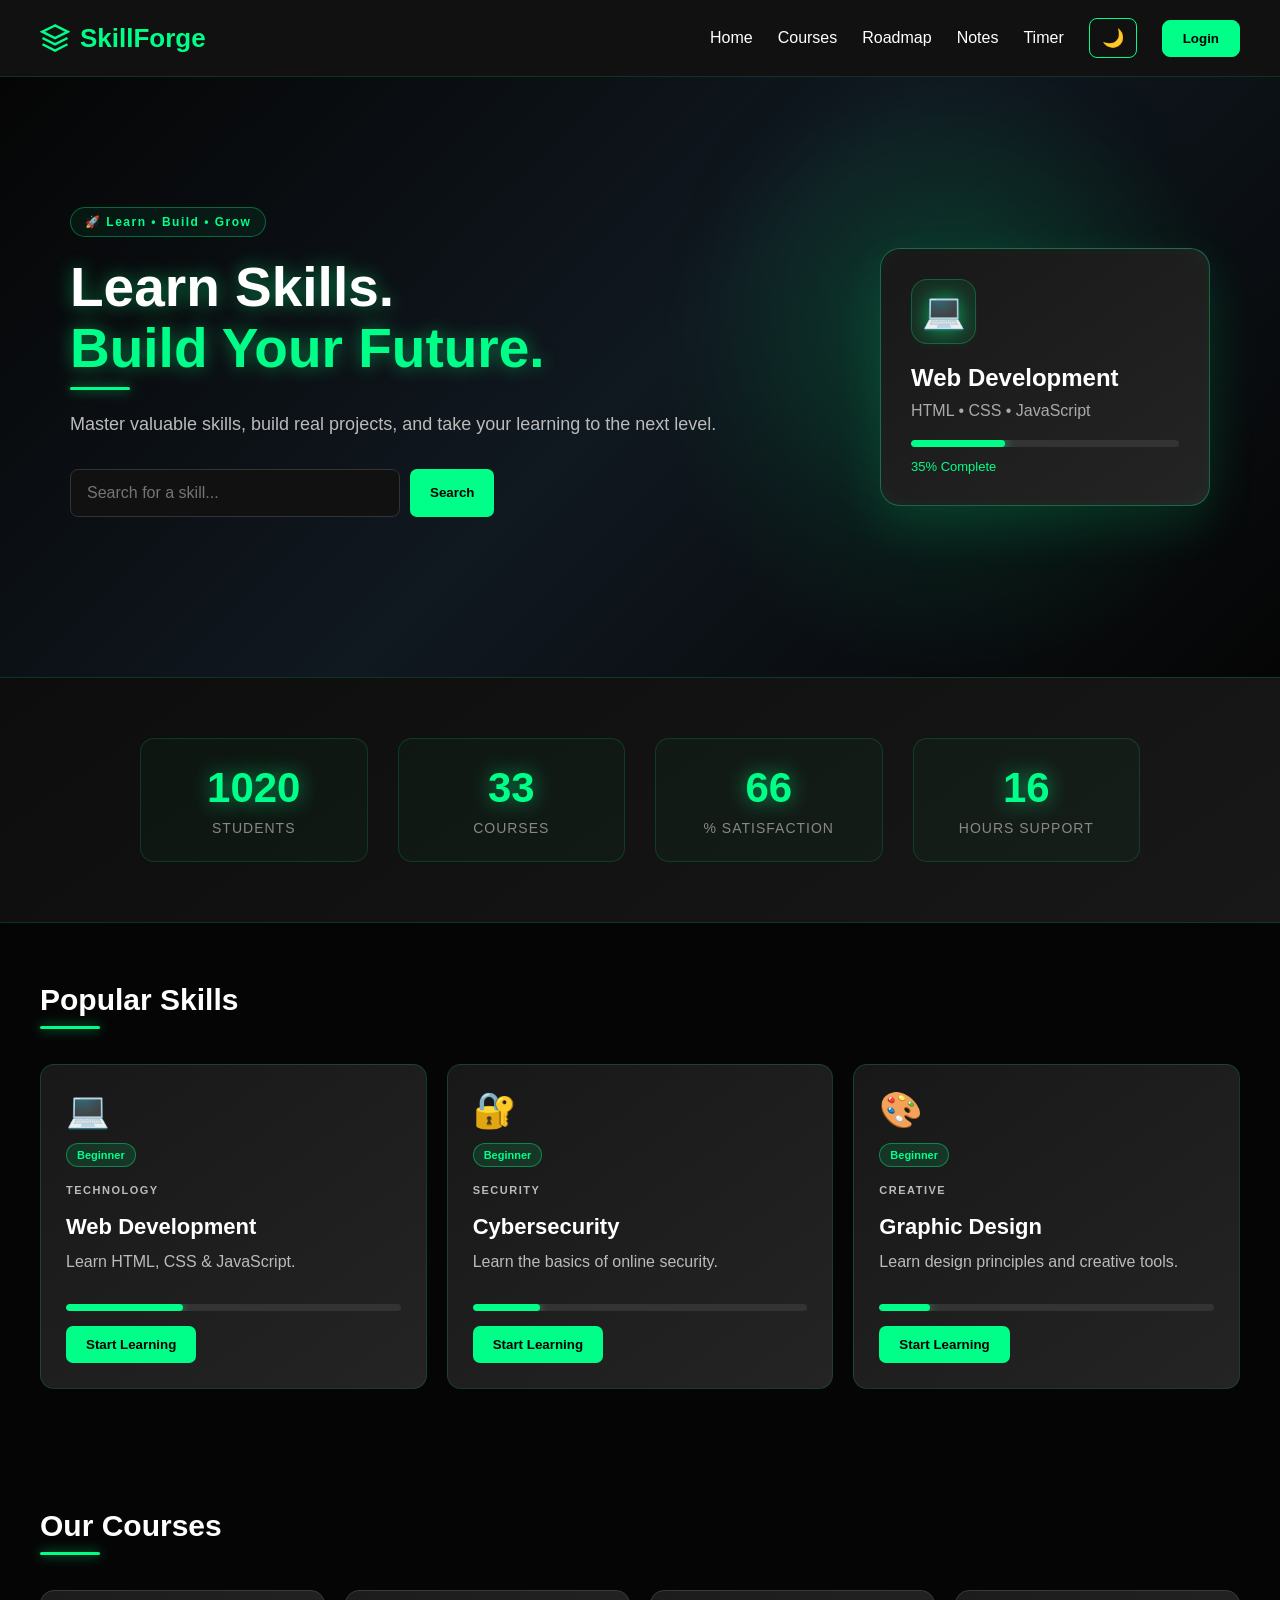
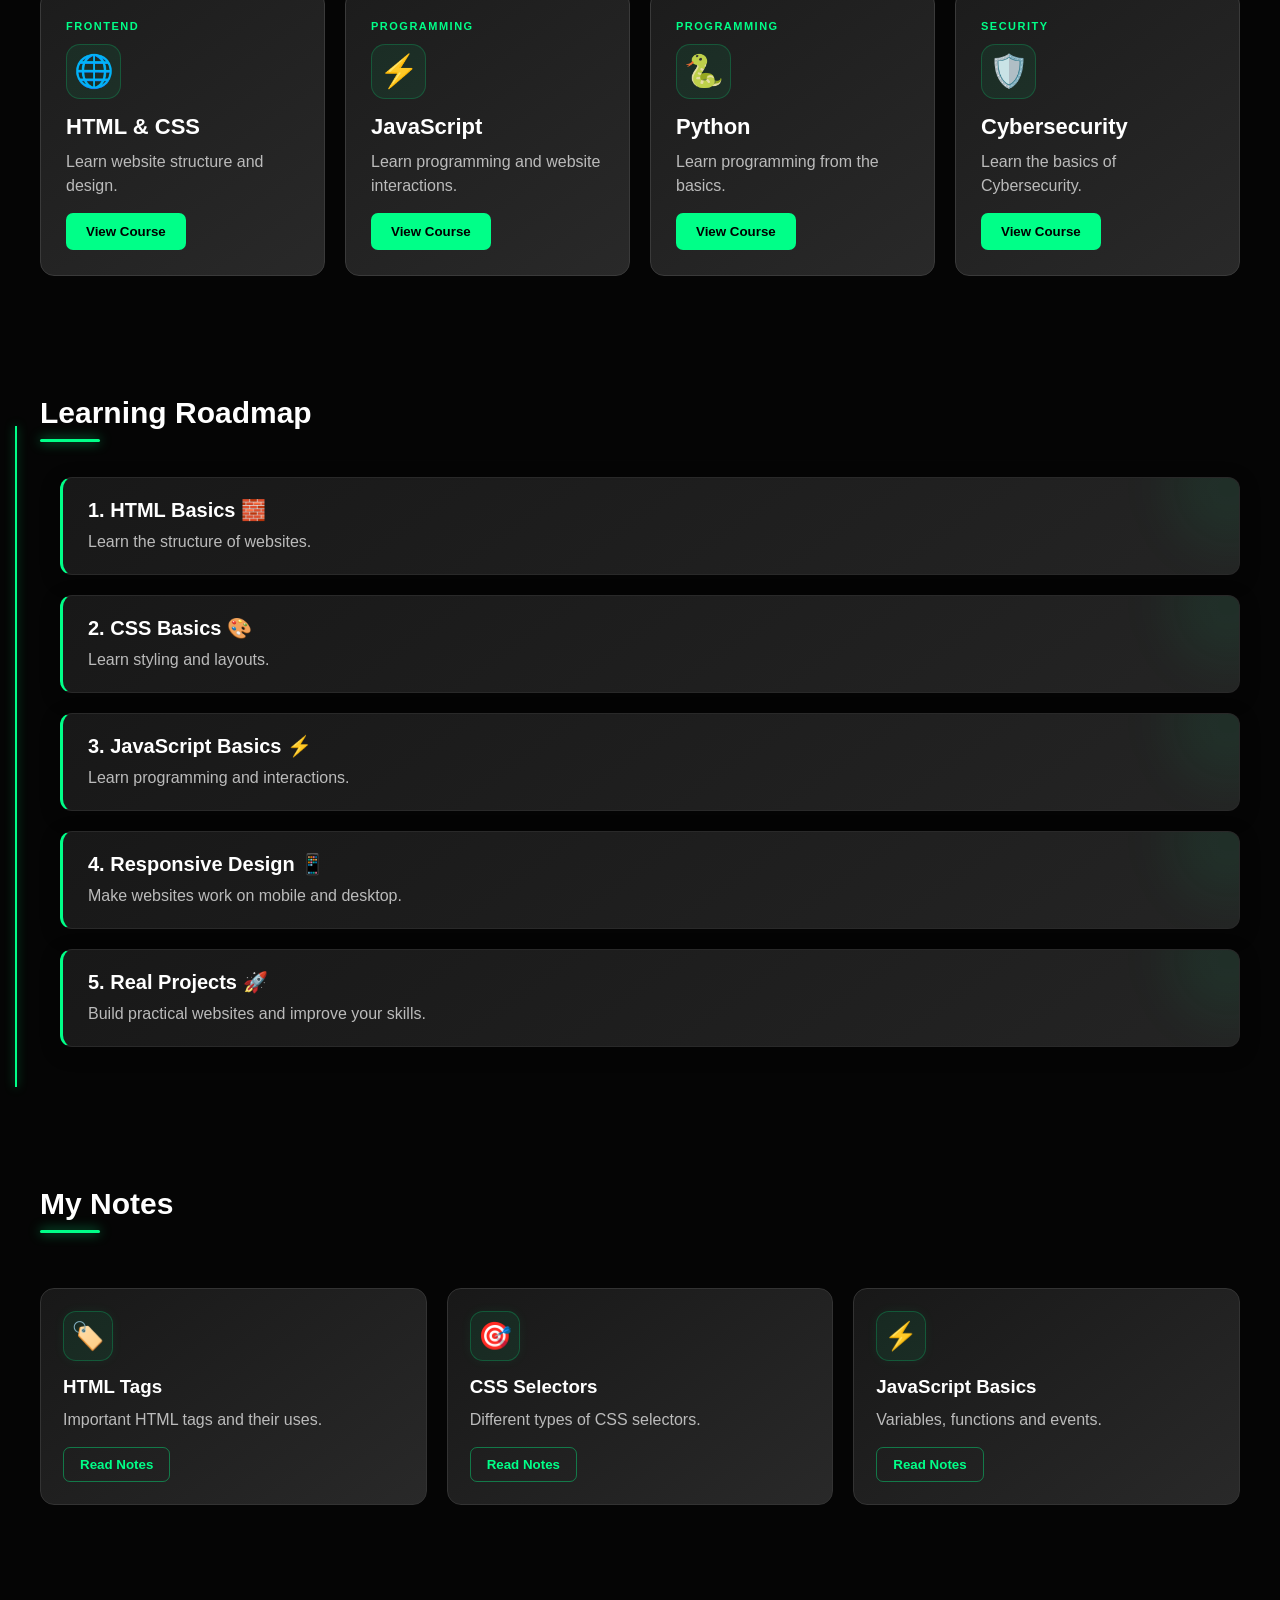
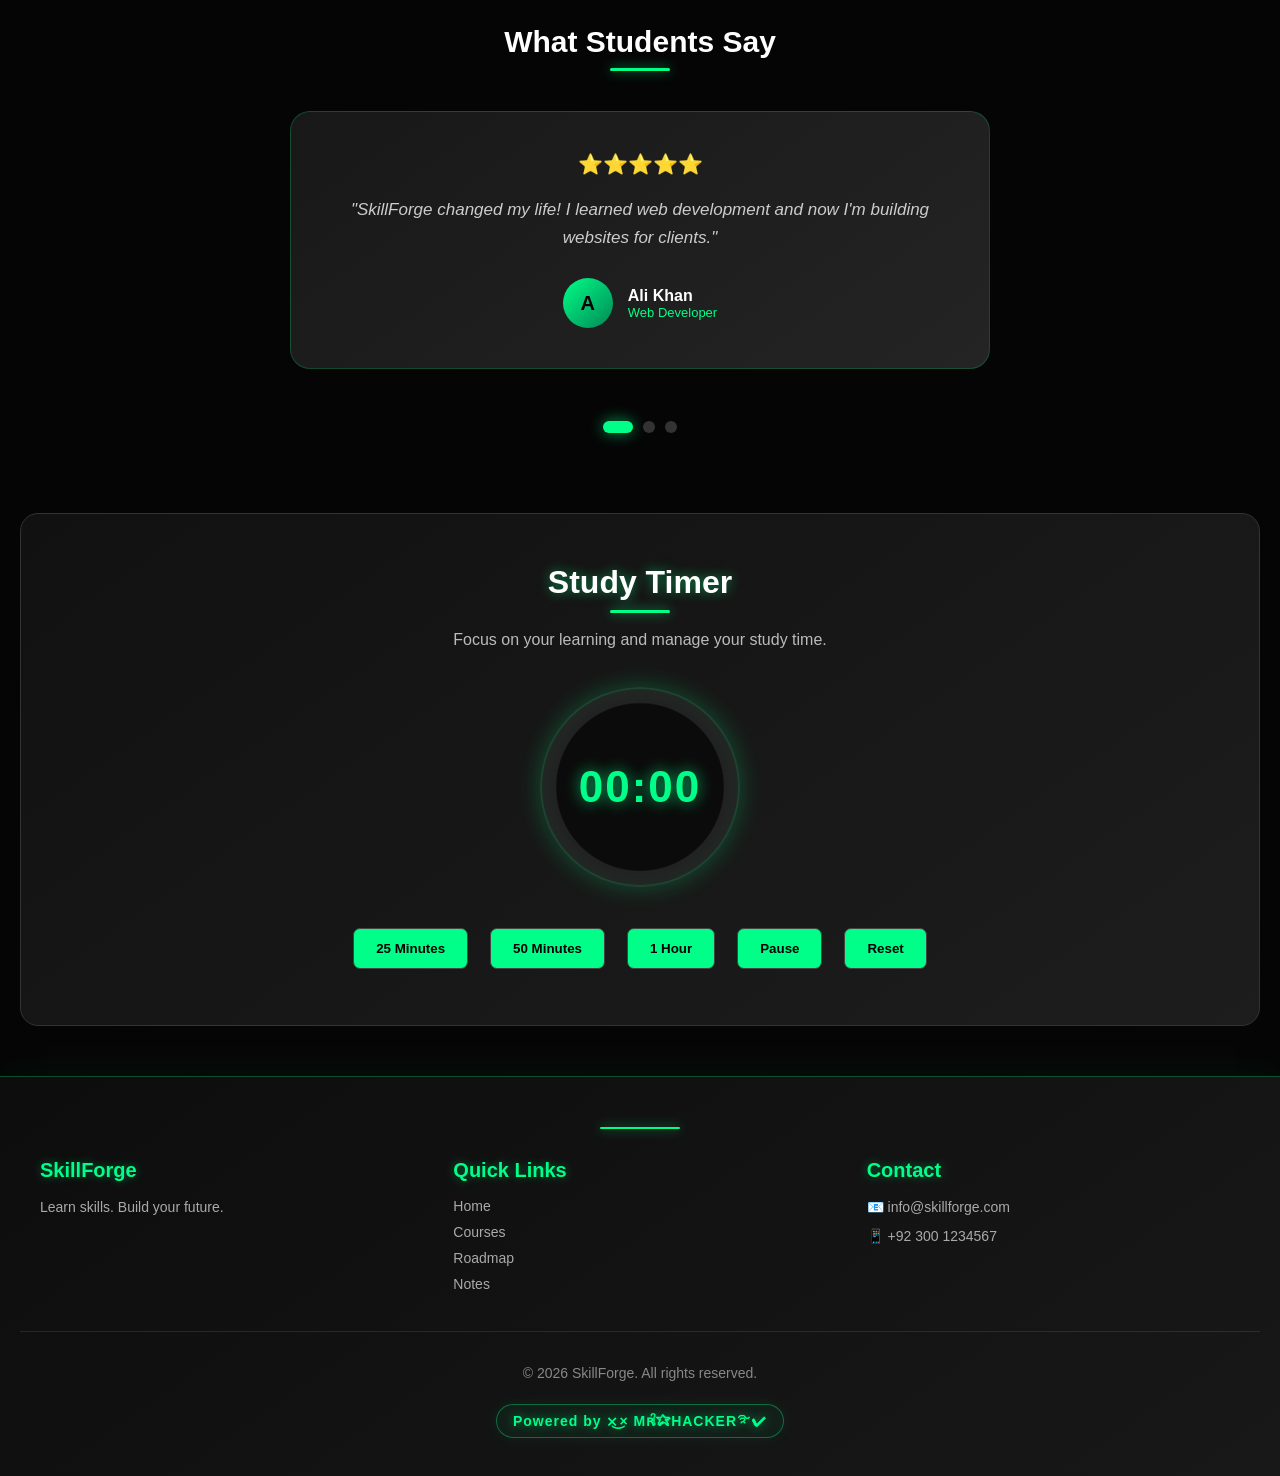
==== index.html @ f768d40a "Rename skillforge.html to index.html" ====
<!DOCTYPE html>
<html lang="en">
<head>
    <meta charset="UTF-8">
    <meta name="viewport" content="width=device-width, initial-scale=1.0">
    <title>SkillForge - Learn Skills, Build Your Future</title>
    <link rel="stylesheet" href="style.css">
</head>
<body>

    <!-- ===== LOADER ===== -->
    <div class="loader" id="loader">
        <div class="spinner"></div>
    </div>

    <!-- ===== NAVBAR ===== -->
    <nav>
        <div class="logo">
            <svg width="30" height="30" viewBox="0 0 24 24" fill="none">
                <path d="M12 2L2 7l10 5 10-5-10-5z" stroke="#00ff88" stroke-width="2"/>
                <path d="M2 17l10 5 10-5" stroke="#00ff88" stroke-width="2"/>
                <path d="M2 12l10 5 10-5" stroke="#00ff88" stroke-width="2"/>
            </svg>
            <span>SkillForge</span>
        </div>

        <div class="nav-links">
            <a href="#home">Home</a>
            <a href="#courses">Courses</a>
            <a href="#roadmap">Roadmap</a>
            <a href="#notes">Notes</a>
            <a href="#timer">Timer</a>
            <button id="themeToggle" title="Toggle Theme">🌙</button>
            <button id="loginBtn">Login</button>
        </div>
    </nav>

    <!-- ===== HERO SECTION ===== -->
    <section id="home" class="hero">
        <div class="hero-content">
            <span class="hero-badge">🚀 Learn • Build • Grow</span>
            <h2>Learn Skills.<br><span>Build Your Future.</span></h2>
            <p>
                Master valuable skills, build real projects,
                and take your learning to the next level.
            </p>

            <div class="hero-search">
                <input id="searchInput" type="text" placeholder="Search for a skill...">
                <button id="searchBtn">Search</button>
            </div>

            <p id="searchResult"></p>
        </div>

        <div class="hero-visual">
            <div class="hero-card">
                <div class="hero-card-icon">💻</div>
                <h3>Web Development</h3>
                <p>HTML • CSS • JavaScript</p>
                <div class="mini-progress">
                    <div></div>
                </div>
                <span>35% Complete</span>
            </div>
        </div>
    </section>

    <!-- ===== STATS SECTION ===== -->
    <section class="stats-section">
        <div class="stats-container">
            <div class="stat-item">
                <h3 class="counter" data-target="1500">0</h3>
                <p>Students</p>
            </div>
            <div class="stat-item">
                <h3 class="counter" data-target="50">0</h3>
                <p>Courses</p>
            </div>
            <div class="stat-item">
                <h3 class="counter" data-target="98">0</h3>
                <p>% Satisfaction</p>
            </div>
            <div class="stat-item">
                <h3 class="counter" data-target="24">0</h3>
                <p>Hours Support</p>
            </div>
        </div>
    </section>

    <!-- ===== POPULAR SKILLS ===== -->
    <section>
        <h2>Popular Skills</h2>
        <div class="skills-container">
            <div class="skill-card">
                <div class="skill-icon">💻</div>
                <span class="skill-badge">Beginner</span>
                <p class="skill-category">TECHNOLOGY</p>
                <h3>Web Development</h3>
                <p>Learn HTML, CSS & JavaScript.</p>
                <div class="skill-progress">
                    <div class="progress-bar" style="width: 35%;"></div>
                </div>
                <button>Start Learning</button>
            </div>

            <div class="skill-card">
                <div class="skill-icon">🔐</div>
                <span class="skill-badge">Beginner</span>
                <p class="skill-category">SECURITY</p>
                <h3>Cybersecurity</h3>
                <p>Learn the basics of online security.</p>
                <div class="skill-progress">
                    <div class="progress-bar" style="width: 20%;"></div>
                </div>
                <button>Start Learning</button>
            </div>

            <div class="skill-card">
                <div class="skill-icon">🎨</div>
                <span class="skill-badge">Beginner</span>
                <p class="skill-category">CREATIVE</p>
                <h3>Graphic Design</h3>
                <p>Learn design principles and creative tools.</p>
                <div class="skill-progress">
                    <div class="progress-bar" style="width: 15%;"></div>
                </div>
                <button>Start Learning</button>
            </div>
        </div>
    </section>

    <!-- ===== COURSES ===== -->
    <section id="courses">
        <h2>Our Courses</h2>
        <div class="courses-container">
            <div class="course-card" data-course="htmlcss">
                <span class="course-tag">FRONTEND</span>
                <div class="course-icon">🌐</div>
                <h3>HTML & CSS</h3>
                <p>Learn website structure and design.</p>
                <button>View Course</button>
            </div>

            <div class="course-card" data-course="javascript">
                <span class="course-tag">PROGRAMMING</span>
                <div class="course-icon">⚡</div>
                <h3>JavaScript</h3>
                <p>Learn programming and website interactions.</p>
                <button>View Course</button>
            </div>

            <div class="course-card" data-course="python">
                <span class="course-tag">PROGRAMMING</span>
                <div class="course-icon">🐍</div>
                <h3>Python</h3>
                <p>Learn programming from the basics.</p>
                <button>View Course</button>
            </div>

            <div class="course-card" data-course="cyber">
                <span class="course-tag">SECURITY</span>
                <div class="course-icon">🛡️</div>
                <h3>Cybersecurity</h3>
                <p>Learn the basics of Cybersecurity.</p>
                <button>View Course</button>
            </div>
        </div>
    </section>

    <!-- ===== ROADMAP ===== -->
    <section id="roadmap" class="roadmap">
        <h2>Learning Roadmap</h2>

        <div>
            <h3>1. HTML Basics 🧱</h3>
            <p>Learn the structure of websites.</p>
        </div>

        <div>
            <h3>2. CSS Basics 🎨</h3>
            <p>Learn styling and layouts.</p>
        </div>

        <div>
            <h3>3. JavaScript Basics ⚡</h3>
            <p>Learn programming and interactions.</p>
        </div>

        <div>
            <h3>4. Responsive Design 📱</h3>
            <p>Make websites work on mobile and desktop.</p>
        </div>

        <div>
            <h3>5. Real Projects 🚀</h3>
            <p>Build practical websites and improve your skills.</p>
        </div>
    </section>

    <!-- ===== NOTES ===== -->
    <section id="notes" class="notes">
        <h2>My Notes</h2>

        <div>
            <div class="note-icon">🏷️</div>
            <h3>HTML Tags</h3>
            <p>Important HTML tags and their uses.</p>
            <button>Read Notes</button>
        </div>

        <div>
            <div class="note-icon">🎯</div>
            <h3>CSS Selectors</h3>
            <p>Different types of CSS selectors.</p>
            <button>Read Notes</button>
        </div>

        <div>
            <div class="note-icon">⚡</div>
            <h3>JavaScript Basics</h3>
            <p>Variables, functions and events.</p>
            <button>Read Notes</button>
        </div>
    </section>

    <!-- ===== TESTIMONIALS ===== -->
    <section class="testimonials">
        <h2>What Students Say</h2>

        <div class="testimonials-slider">
            <div class="testimonial-card active">
                <div class="stars">⭐⭐⭐⭐⭐</div>
                <p>"SkillForge changed my life! I learned web development and now I'm building websites for clients."</p>
                <div class="testimonial-author">
                    <div class="author-avatar">A</div>
                    <div>
                        <strong>Ali Khan</strong>
                        <span>Web Developer</span>
                    </div>
                </div>
            </div>

            <div class="testimonial-card">
                <div class="stars">⭐⭐⭐⭐⭐</div>
                <p>"The study timer feature is amazing. I focus better and my productivity has doubled."</p>
                <div class="testimonial-author">
                    <div class="author-avatar">S</div>
                    <div>
                        <strong>Sara Ahmed</strong>
                        <span>Student</span>
                    </div>
                </div>
            </div>

            <div class="testimonial-card">
                <div class="stars">⭐⭐⭐⭐⭐</div>
                <p>"Best learning platform! The roadmap helped me understand what to learn next."</p>
                <div class="testimonial-author">
                    <div class="author-avatar">M</div>
                    <div>
                        <strong>Mike Johnson</strong>
                        <span>Designer</span>
                    </div>
                </div>
            </div>
        </div>

        <div class="slider-dots">
            <span class="dot active" onclick="goToSlide(0)"></span>
            <span class="dot" onclick="goToSlide(1)"></span>
            <span class="dot" onclick="goToSlide(2)"></span>
        </div>
    </section>

    <!-- ===== TIMER ===== -->
    <section id="timer" class="timer">
        <h2>Study Timer</h2>
        <p>Focus on your learning and manage your study time.</p>

        <div class="timer-circle">
            <h3 id="timer-display">00:00</h3>
        </div>

        <div class="timer-controls">
            <button id="btn25">25 Minutes</button>
            <button id="btn50">50 Minutes</button>
            <button id="btn60">1 Hour</button>
            <button id="pauseBtn">Pause</button>
            <button id="resetBtn">Reset</button>
        </div>
    </section>

    <!-- ===== FOOTER ===== -->
    <footer class="footer">
        <div class="footer-content">
            <div class="footer-col">
                <h3>SkillForge</h3>
                <p>Learn skills. Build your future.</p>
            </div>
            <div class="footer-col">
                <h3>Quick Links</h3>
                <ul>
                    <li><a href="#home">Home</a></li>
                    <li><a href="#courses">Courses</a></li>
                    <li><a href="#roadmap">Roadmap</a></li>
                    <li><a href="#notes">Notes</a></li>
                </ul>
            </div>
            <div class="footer-col">
                <h3>Contact</h3>
                <p>📧 info@skillforge.com</p>
                <p>📱 +92 300 1234567</p>
            </div>
        </div>
        <div class="footer-bottom">
            <p>© 2026 SkillForge. All rights reserved.</p>
            <p class="powered-by">Powered by ×͜× Mʀ᭄✰HACKER࿐✔</p>
        </div>
    </footer>

    <!-- ===== BACK TO TOP ===== -->
    <button id="backToTop" title="Back to Top">↑</button>

    <!-- ===== COURSE MODAL ===== -->
    <div class="modal" id="courseModal">
        <div class="modal-content">
            <span class="close-modal" onclick="closeModal()">&times;</span>
            <div class="modal-icon" id="modalIcon">🌐</div>
            <h2 id="modalTitle">HTML & CSS</h2>
            <p class="modal-category" id="modalCategory">FRONTEND</p>
            <p class="modal-description" id="modalDescription">
                Learn website structure and design from scratch.
            </p>
            <div class="modal-details">
                <div class="detail-item">
                    <span>⏱️ Duration</span>
                    <strong>4 Weeks</strong>
                </div>
                <div class="detail-item">
                    <span>📚 Lessons</span>
                    <strong>24 Lessons</strong>
                </div>
                <div class="detail-item">
                    <span>⭐ Level</span>
                    <strong>Beginner</strong>
                </div>
                <div class="detail-item">
                    <span>🎓 Certificate</span>
                    <strong>Yes</strong>
                </div>
            </div>
            <h3>What You'll Learn:</h3>
            <ul class="modal-list">
                <li>✅ HTML5 structure</li>
                <li>✅ CSS3 styling</li>
                <li>✅ Flexbox & Grid</li>
                <li>✅ Responsive design</li>
                <li>✅ Real projects</li>
            </ul>
            <button class="modal-btn">Enroll Now 🚀</button>
        </div>
    </div>

    <!-- ===== LOGIN MODAL ===== -->
    <div class="modal" id="loginModal">
        <div class="modal-content login-content">
            <span class="close-modal" onclick="closeLogin()">&times;</span>
            
            <div class="login-tabs">
                <button class="login-tab active" onclick="switchTab('login')">Login</button>
                <button class="login-tab" onclick="switchTab('signup')">Sign Up</button>
            </div>

            <!-- LOGIN FORM -->
            <form id="loginForm" class="login-form">
                <h2>Welcome Back 👋</h2>
                <p class="login-sub">Login to continue learning</p>
                
                <div class="input-group">
                    <label>Email</label>
                    <input type="email" id="loginEmail" placeholder="your@email.com" required>
                </div>
                
                <div class="input-group">
                    <label>Password</label>
                    <input type="password" id="loginPassword" placeholder="••••••••" required>
                </div>
                
                <button type="submit" class="login-btn">Login</button>
                <p id="loginMessage" class="login-message"></p>
            </form>

            <!-- SIGNUP FORM -->
            <form id="signupForm" class="login-form" style="display: none;">
                <h2>Create Account 🚀</h2>
                <p class="login-sub">Start your learning journey</p>
                
                <div class="input-group">
                    <label>Full Name</label>
                    <input type="text" id="signupName" placeholder="Your Name" required>
                </div>
                
                <div class="input-group">
                    <label>Email</label>
                    <input type="email" id="signupEmail" placeholder="your@email.com" required>
                </div>
                
                <div class="input-group">
                    <label>Password</label>
                    <input type="password" id="signupPassword" placeholder="Minimum 6 characters" required>
                </div>
                
                <button type="submit" class="login-btn">Sign Up</button>
                <p id="signupMessage" class="login-message"></p>
            </form>
        </div>
    </div>

    <script src="script.js"></script>
</body>
</html>
---- style.css ----
/* ===== BASIC RESET ===== */
* {
    box-sizing: border-box;
    margin: 0;
    padding: 0;
    font-family: Arial, sans-serif;
}

html {
    scroll-behavior: smooth;
}

body {
    background-color: #050505;
    color: white;
    overflow-x: hidden;
}

/* ===== CUSTOM SCROLLBAR ===== */
::-webkit-scrollbar {
    width: 10px;
}

::-webkit-scrollbar-track {
    background: #0a0a0a;
}

::-webkit-scrollbar-thumb {
    background: #00ff88;
    border-radius: 5px;
    box-shadow: 0 0 10px rgba(0, 255, 136, 0.5);
}

::-webkit-scrollbar-thumb:hover {
    background: #39ff9a;
}

/* ===== LOADER ===== */
.loader {
    position: fixed;
    top: 0;
    left: 0;
    width: 100%;
    height: 100%;
    background: #0a0a0a;
    display: flex;
    align-items: center;
    justify-content: center;
    z-index: 9999;
    animation: hideLoader 1.2s forwards;
}

@keyframes hideLoader {
    0% { opacity: 1; visibility: visible; }
    70% { opacity: 1; visibility: visible; }
    100% { opacity: 0; visibility: hidden; pointer-events: none; }
}

.spinner {
    width: 60px;
    height: 60px;
    border: 4px solid #222;
    border-top: 4px solid #00ff88;
    border-radius: 50%;
    animation: spin 1s linear infinite;
    box-shadow: 0 0 20px rgba(0, 255, 136, 0.3);
}

@keyframes spin {
    0% { transform: rotate(0deg); }
    100% { transform: rotate(360deg); }
}

/* ===== NAVBAR ===== */
nav {
    display: flex;
    align-items: center;
    justify-content: space-between;
    padding: 18px 40px;
    background-color: #111;
    position: sticky;
    top: 0;
    z-index: 1000;
    border-bottom: 1px solid rgba(0, 255, 136, 0.15);
}

.logo {
    display: flex;
    align-items: center;
    gap: 10px;
    font-size: 26px;
    font-weight: bold;
    color: #00ff88;
    cursor: pointer;
    transition: 0.3s;
}

.logo:hover {
    transform: scale(1.05);
    text-shadow: 0 0 20px rgba(0, 255, 136, 0.8);
}

.logo svg {
    transition: transform 0.5s;
}

.logo:hover svg {
    transform: rotate(360deg);
}

.nav-links {
    display: flex;
    align-items: center;
    gap: 25px;
}

nav a {
    position: relative;
    color: white;
    text-decoration: none;
    font-size: 16px;
    padding: 8px 0;
    transition: 0.3s;
}

nav a::after {
    content: "";
    position: absolute;
    left: 0;
    bottom: 0;
    width: 0;
    height: 2px;
    background: #00ff88;
    box-shadow: 0 0 8px rgba(0, 255, 136, 0.7);
    transition: 0.3s ease;
}

nav a:hover::after {
    width: 100%;
}

nav a:hover {
    color: #00ff88;
}

nav button {
    padding: 10px 20px;
    border-radius: 8px;
    background: #00ff88;
    color: #000;
    border: 1px solid #00ff88;
    cursor: pointer;
    font-weight: bold;
    transition: 0.3s ease;
}

nav button:hover {
    transform: translateY(-2px);
    box-shadow: 0 0 20px rgba(0, 255, 136, 0.45);
}

#themeToggle {
    background: transparent;
    color: #00ff88;
    padding: 8px 12px;
    font-size: 18px;
}

#themeToggle:hover {
    background: #00ff88;
    color: #000;
    transform: rotate(20deg);
}

/* ===== HERO SECTION ===== */
.hero {
    min-height: 600px;
    padding: 80px 70px;
    display: flex;
    align-items: center;
    justify-content: space-between;
    gap: 60px;
    background:
        radial-gradient(circle at 75% 50%, rgba(0, 255, 136, 0.12), transparent 30%),
        linear-gradient(135deg, #050505, #101820, #050505);
    position: relative;
    overflow: hidden;
}

.hero::before {
    content: "";
    position: absolute;
    width: 300px;
    height: 300px;
    background: rgba(0, 255, 136, 0.08);
    border-radius: 50%;
    filter: blur(80px);
    top: 80px;
    right: 180px;
    pointer-events: none;
}

.hero-content {
    flex: 1;
    max-width: 650px;
    text-align: left;
}

.hero-badge {
    display: inline-block;
    color: #00ff88;
    border: 1px solid rgba(0, 255, 136, 0.35);
    background: rgba(0, 255, 136, 0.06);
    padding: 7px 14px;
    border-radius: 20px;
    margin-bottom: 20px;
    font-size: 12px;
    letter-spacing: 1.5px;
    font-weight: bold;
}

.hero h2 {
    font-size: 55px;
    line-height: 1.1;
    margin-bottom: 20px;
    text-shadow: 0 0 18px rgba(0, 255, 136, 0.45);
}

.hero h2 span {
    color: #00ff88;
}

.hero-content p {
    font-size: 18px;
    line-height: 1.6;
    color: #bbb;
    margin-bottom: 30px;
}

.hero-search {
    display: flex;
    gap: 10px;
}

.hero-search input {
    width: 330px;
    padding: 14px 16px;
    border: 1px solid #333;
    border-radius: 8px;
    outline: none;
    font-size: 16px;
    background: #111;
    color: white;
    transition: 0.3s;
}

.hero-search input:focus {
    border-color: #00ff88;
    box-shadow: 0 0 15px rgba(0, 255, 136, 0.2);
}

.hero-visual {
    flex: 0 0 330px;
}

.hero-card {
    padding: 30px;
    border-radius: 20px;
    background: linear-gradient(145deg, #181818, #242424);
    border: 1px solid rgba(0, 255, 136, 0.35);
    box-shadow:
        0 20px 50px rgba(0, 255, 136, 0.12),
        inset 0 0 30px rgba(0, 255, 136, 0.03);
    transition: 0.4s ease;
}

.hero-card:hover {
    transform: translateY(-10px);
    border-color: #00ff88;
    box-shadow:
        0 15px 40px rgba(0, 255, 136, 0.2),
        0 0 25px rgba(0, 255, 136, 0.12);
}

.hero-card-icon {
    width: 65px;
    height: 65px;
    display: flex;
    align-items: center;
    justify-content: center;
    border-radius: 16px;
    background: rgba(0, 255, 136, 0.08);
    border: 1px solid rgba(0, 255, 136, 0.25);
    font-size: 35px;
    margin-bottom: 20px;
    text-shadow: 0 0 20px rgba(0, 255, 136, 0.6);
}

.hero-card h3 {
    font-size: 24px;
    margin-bottom: 10px;
}

.hero-card p {
    color: #aaa;
    margin-bottom: 20px;
}

.mini-progress {
    height: 7px;
    background: #333;
    border-radius: 10px;
    overflow: hidden;
    margin-bottom: 10px;
}

.mini-progress div {
    width: 35%;
    height: 100%;
    background: #00ff88;
    border-radius: 10px;
    box-shadow: 0 0 12px #00ff88;
}

.hero-card > span {
    color: #00ff88;
    font-size: 13px;
}

/* ===== SECTIONS ===== */
section {
    padding: 60px 40px;
}

section h2 {
    position: relative;
    display: inline-block;
    padding-bottom: 12px;
    margin-bottom: 35px;
    font-size: 30px;
}

section h2::after {
    content: "";
    position: absolute;
    width: 60px;
    height: 3px;
    bottom: 0;
    left: 0;
    background: #00ff88;
    border-radius: 10px;
    box-shadow: 0 0 12px rgba(0, 255, 136, 0.7);
}

/* ===== STATS SECTION ===== */
.stats-section {
    padding: 60px 40px;
    background: linear-gradient(145deg, #0d0d0d, #181818);
    border-top: 1px solid rgba(0, 255, 136, 0.15);
    border-bottom: 1px solid rgba(0, 255, 136, 0.15);
}

.stats-container {
    display: grid;
    grid-template-columns: repeat(auto-fit, minmax(180px, 1fr));
    gap: 30px;
    max-width: 1000px;
    margin: 0 auto;
}

.stat-item {
    text-align: center;
    padding: 25px 15px;
    border-radius: 14px;
    border: 1px solid rgba(0, 255, 136, 0.15);
    background: rgba(0, 255, 136, 0.03);
    transition: 0.3s;
}

.stat-item:hover {
    transform: translateY(-8px);
    border-color: #00ff88;
    box-shadow: 0 10px 30px rgba(0, 255, 136, 0.2);
}

.stat-item h3 {
    font-size: 42px;
    color: #00ff88;
    margin-bottom: 8px;
    text-shadow: 0 0 20px rgba(0, 255, 136, 0.6);
}

.stat-item p {
    color: #888;
    font-size: 14px;
    letter-spacing: 1px;
    text-transform: uppercase;
}

/* ===== SKILLS ===== */
.skills-container {
    display: flex;
    gap: 20px;
    flex-wrap: wrap;
}

.skill-card {
    background: linear-gradient(145deg, #181818, #242424);
    padding: 25px;
    flex: 1 1 280px;
    border-radius: 14px;
    border: 1px solid rgba(0, 255, 136, 0.15);
    transition: transform 0.3s ease, box-shadow 0.3s ease, border-color 0.3s ease;
    display: flex;
    flex-direction: column;
}

.skill-card:hover {
    transform: translateY(-10px) scale(1.02);
    border-color: #00ff88;
    box-shadow:
        0 20px 40px rgba(0, 255, 136, 0.25),
        0 0 30px rgba(0, 255, 136, 0.15);
}

.skill-icon {
    font-size: 35px;
    margin-bottom: 12px;
}

.skill-badge {
    display: inline-block;
    background: rgba(0, 255, 136, 0.12);
    color: #00ff88;
    border: 1px solid rgba(0, 255, 136, 0.4);
    padding: 5px 10px;
    border-radius: 20px;
    font-size: 11px;
    font-weight: bold;
    margin-bottom: 15px;
    align-self: flex-start;
}

.skill-category {
    color: #777;
    font-size: 11px;
    font-weight: bold;
    letter-spacing: 1.5px;
    margin-bottom: 7px;
}

.skill-card h3 {
    margin-bottom: 10px;
    font-size: 22px;
}

.skill-card p {
    margin-bottom: 15px;
    line-height: 1.5;
    color: #bbb;
}

.skill-progress {
    width: 100%;
    height: 7px;
    background: #333;
    border-radius: 10px;
    margin: 15px 0;
    overflow: hidden;
}

.progress-bar {
    height: 100%;
    background: #00ff88;
    border-radius: 10px;
    box-shadow: 0 0 10px rgba(0, 255, 136, 0.6);
}

.skill-card button {
    margin-top: auto;
    align-self: flex-start;
}

/* ===== BUTTONS ===== */
button {
    background: #00ff88;
    color: #000;
    border: none;
    padding: 11px 20px;
    border-radius: 7px;
    cursor: pointer;
    font-weight: bold;
    transition: 0.3s ease;
}

button:hover {
    background: #39ff9a;
    transform: translateY(-3px);
    box-shadow: 0 0 20px rgba(0, 255, 136, 0.6);
}

/* ===== COURSES ===== */
.courses-container {
    display: flex;
    gap: 20px;
    flex-wrap: wrap;
}

.course-card {
    background: linear-gradient(145deg, #1c1c1c, #292929);
    padding: 25px;
    border-radius: 14px;
    border: 1px solid #3a3a3a;
    flex: 1 1 250px;
    transition: 0.3s ease;
    cursor: pointer;
}

.course-card:hover {
    transform: translateY(-8px);
    border-color: #00ff88;
    box-shadow:
        0 12px 30px rgba(0, 255, 136, 0.22),
        0 0 18px rgba(0, 255, 136, 0.08);
}

.course-tag {
    display: inline-block;
    color: #00ff88;
    font-size: 11px;
    font-weight: bold;
    letter-spacing: 1.5px;
    margin-bottom: 12px;
}

.course-icon {
    font-size: 32px;
    margin-bottom: 15px;
    width: 55px;
    height: 55px;
    display: flex;
    align-items: center;
    justify-content: center;
    border-radius: 14px;
    background: rgba(0, 255, 136, 0.07);
    border: 1px solid rgba(0, 255, 136, 0.2);
}

.course-card h3 {
    margin-bottom: 10px;
    font-size: 22px;
}

.course-card p {
    margin-bottom: 15px;
    line-height: 1.5;
    color: #bbb;
}

/* ===== ROADMAP ===== */
.roadmap {
    position: relative;
    padding-left: 40px;
}

.roadmap::before {
    content: "";
    position: absolute;
    left: 15px;
    top: 90px;
    bottom: 40px;
    width: 2px;
    background: #00ff88;
    box-shadow: 0 0 10px rgba(0, 255, 136, 0.5);
}

.roadmap > div {
    background: linear-gradient(145deg, #181818, #242424);
    padding: 20px 25px;
    margin-bottom: 20px;
    margin-left: 20px;
    border-radius: 12px;
    border: 1px solid #292929;
    border-left: 3px solid #00ff88;
    box-shadow: 0 5px 20px rgba(0, 0, 0, 0.25);
    transition: 0.3s ease;
    position: relative;
    overflow: hidden;
}

.roadmap > div::before {
    content: "";
    position: absolute;
    left: -35px;
    top: 25px;
    width: 12px;
    height: 12px;
    background: #00ff88;
    border-radius: 50%;
    box-shadow: 0 0 12px rgba(0, 255, 136, 0.7);
}

.roadmap > div::after {
    content: "";
    position: absolute;
    width: 120px;
    height: 120px;
    right: -50px;
    top: -50px;
    border-radius: 50%;
    background: rgba(0, 255, 136, 0.06);
    filter: blur(25px);
    pointer-events: none;
}

.roadmap > div h3 {
    margin-bottom: 8px;
    font-size: 20px;
}

.roadmap > div p {
    line-height: 1.5;
    color: #bbb;
}

.roadmap > div:hover {
    transform: translateX(10px);
    border-color: rgba(0, 255, 136, 0.45);
    border-left-color: #00ff88;
    box-shadow: 0 10px 30px rgba(0, 255, 136, 0.18);
}

/* ===== NOTES ===== */
.notes {
    display: grid;
    grid-template-columns: repeat(3, 1fr);
    gap: 20px;
}

.notes h2 {
    grid-column: 1 / -1;
}

.notes > div {
    background: linear-gradient(145deg, #181818, #292929);
    padding: 22px;
    border-radius: 14px;
    border: 1px solid #333;
    transition: 0.3s ease;
    position: relative;
    overflow: hidden;
}

.notes > div::before {
    content: "";
    position: absolute;
    top: 0;
    left: 0;
    width: 100%;
    height: 2px;
    background: #00ff88;
    box-shadow: 0 0 12px rgba(0, 255, 136, 0.7);
    transform: scaleX(0);
    transform-origin: left;
    transition: 0.3s ease;
}

.notes > div:hover::before {
    transform: scaleX(1);
}

.notes > div:hover {
    transform: translateY(-6px);
    border-color: #00ff88;
    box-shadow: 0 10px 25px rgba(0, 255, 136, 0.25);
}

.note-icon {
    width: 50px;
    height: 50px;
    display: flex;
    align-items: center;
    justify-content: center;
    margin-bottom: 15px;
    border-radius: 13px;
    background: rgba(0, 255, 136, 0.07);
    border: 1px solid rgba(0, 255, 136, 0.22);
    font-size: 27px;
    box-shadow: 0 0 12px rgba(0, 255, 136, 0.06);
}

.notes > div h3 {
    margin-bottom: 10px;
}

.notes > div p {
    margin-bottom: 15px;
    line-height: 1.5;
    color: #bbb;
}

.notes > div button {
    background: transparent;
    color: #00ff88;
    border: 1px solid rgba(0, 255, 136, 0.4);
    padding: 9px 16px;
}

.notes > div button:hover {
    background: #00ff88;
    color: #000;
    box-shadow: 0 0 18px rgba(0, 255, 136, 0.35);
}

/* ===== TESTIMONIALS ===== */
.testimonials {
    text-align: center;
    padding: 60px 40px;
}

.testimonials h2 {
    display: block;
    margin: 0 auto 40px;
}

.testimonials h2::after {
    left: 50%;
    transform: translateX(-50%);
}

.testimonials-slider {
    max-width: 700px;
    margin: 0 auto 30px;
    position: relative;
    min-height: 280px;
}

.testimonial-card {
    position: absolute;
    top: 0;
    left: 0;
    width: 100%;
    opacity: 0;
    visibility: hidden;
    transition: all 0.5s ease;
    background: linear-gradient(145deg, #181818, #242424);
    padding: 40px;
    border-radius: 20px;
    border: 1px solid rgba(0, 255, 136, 0.2);
    text-align: center;
}

.testimonial-card.active {
    opacity: 1;
    visibility: visible;
    position: relative;
}

.stars {
    font-size: 20px;
    margin-bottom: 20px;
}

.testimonial-card p {
    color: #ccc;
    font-size: 17px;
    line-height: 1.7;
    margin-bottom: 25px;
    font-style: italic;
}

.testimonial-author {
    display: flex;
    align-items: center;
    justify-content: center;
    gap: 15px;
}

.author-avatar {
    width: 50px;
    height: 50px;
    border-radius: 50%;
    background: linear-gradient(135deg, #00ff88, #008855);
    display: flex;
    align-items: center;
    justify-content: center;
    color: #000;
    font-weight: bold;
    font-size: 20px;
}

.testimonial-author strong {
    display: block;
    color: #fff;
    font-size: 16px;
    text-align: left;
}

.testimonial-author span {
    display: block;
    color: #00ff88;
    font-size: 13px;
    text-align: left;
}

.slider-dots {
    display: flex;
    justify-content: center;
    gap: 10px;
}

.dot {
    width: 12px;
    height: 12px;
    border-radius: 50%;
    background: #333;
    cursor: pointer;
    transition: 0.3s;
}

.dot.active {
    background: #00ff88;
    width: 30px;
    border-radius: 10px;
    box-shadow: 0 0 15px rgba(0, 255, 136, 0.6);
}

/* ===== TIMER ===== */
.timer {
    text-align: center;
    background: linear-gradient(145deg, #111, #1d1d1d);
    margin: 20px;
    padding: 50px 20px;
    border-radius: 18px;
    border: 1px solid #333;
}

.timer h2 {
    font-size: 32px;
    margin-bottom: 15px;
    text-shadow: 0 0 12px rgba(0, 255, 136, 0.5);
}

.timer h2::after {
    left: 50%;
    transform: translateX(-50%);
}

.timer p {
    margin-bottom: 25px;
    line-height: 1.5;
    color: #bbb;
}

.timer-circle {
    width: 200px;
    height: 200px;
    margin: 35px auto;
    border-radius: 50%;
    display: flex;
    align-items: center;
    justify-content: center;
    background:
        radial-gradient(circle, #0b0b0b 60%, transparent 61%),
        conic-gradient(#00ff88 0deg, #222 0deg);
    border: 2px solid rgba(0, 255, 136, 0.15);
    box-shadow:
        0 0 25px rgba(0, 255, 136, 0.25),
        inset 0 0 25px rgba(0, 255, 136, 0.05);
    position: relative;
}

.timer-circle #timer-display {
    margin: 0;
    font-size: 44px;
    color: #00ff88;
    letter-spacing: 2px;
    text-shadow: 0 0 15px rgba(0, 255, 136, 0.7);
}

.timer-controls {
    display: flex;
    justify-content: center;
    gap: 10px;
    flex-wrap: wrap;
    margin-top: 20px;
}

.timer button {
    margin: 6px;
    padding: 12px 22px;
    border: 1px solid #444;
}

/* ===== MODAL ===== */
.modal {
    display: none;
    position: fixed;
    top: 0;
    left: 0;
    width: 100%;
    height: 100%;
    background: rgba(0, 0, 0, 0.85);
    backdrop-filter: blur(8px);
    z-index: 9999;
    align-items: center;
    justify-content: center;
    padding: 20px;
    animation: fadeIn 0.3s ease;
}

.modal.active {
    display: flex;
}

@keyframes fadeIn {
    from { opacity: 0; }
    to { opacity: 1; }
}

.modal-content {
    background: linear-gradient(145deg, #181818, #242424);
    padding: 40px;
    border-radius: 20px;
    border: 1px solid rgba(0, 255, 136, 0.35);
    max-width: 550px;
    width: 100%;
    max-height: 90vh;
    overflow-y: auto;
    position: relative;
    box-shadow: 0 20px 60px rgba(0, 255, 136, 0.2);
    animation: slideUp 0.4s ease;
}

@keyframes slideUp {
    from { 
        opacity: 0;
        transform: translateY(50px);
    }
    to { 
        opacity: 1;
        transform: translateY(0);
    }
}

.close-modal {
    position: absolute;
    top: 15px;
    right: 20px;
    font-size: 32px;
    color: #00ff88;
    cursor: pointer;
    transition: 0.3s;
    line-height: 1;
}

.close-modal:hover {
    transform: rotate(90deg);
    color: #ff4444;
}

.modal-icon {
    font-size: 60px;
    margin-bottom: 15px;
    text-align: center;
}

.modal-content h2 {
    color: #00ff88;
    font-size: 28px;
    margin-bottom: 8px;
    text-align: center;
}

.modal-category {
    color: #888;
    font-size: 12px;
    font-weight: bold;
    letter-spacing: 2px;
    text-align: center;
    margin-bottom: 20px;
}

.modal-description {
    color: #ccc;
    line-height: 1.7;
    margin-bottom: 25px;
    text-align: center;
}

.modal-details {
    display: grid;
    grid-template-columns: repeat(2, 1fr);
    gap: 15px;
    margin-bottom: 25px;
}

.detail-item {
    background: rgba(0, 255, 136, 0.05);
    border: 1px solid rgba(0, 255, 136, 0.2);
    padding: 15px;
    border-radius: 10px;
    display: flex;
    flex-direction: column;
    gap: 5px;
}

.detail-item span {
    color: #888;
    font-size: 13px;
}

.detail-item strong {
    color: #00ff88;
    font-size: 16px;
}

.modal-content h3 {
    color: #fff;
    font-size: 18px;
    margin-bottom: 15px;
}

.modal-list {
    list-style: none;
    padding: 0;
    margin-bottom: 25px;
}

.modal-list li {
    color: #ccc;
    padding: 8px 0;
    border-bottom: 1px solid rgba(255, 255, 255, 0.05);
}

.modal-btn {
    width: 100%;
    padding: 15px;
    font-size: 16px;
    background: #00ff88;
    color: #000;
    border: none;
    border-radius: 10px;
    font-weight: bold;
    cursor: pointer;
    transition: 0.3s;
}

.modal-btn:hover {
    background: #39ff9a;
    box-shadow: 0 0 25px rgba(0, 255, 136, 0.6);
    transform: translateY(-2px);
}

/* ===== LOGIN MODAL ===== */
.login-content {
    max-width: 450px;
}

.login-tabs {
    display: flex;
    gap: 10px;
    margin-bottom: 30px;
    background: rgba(0, 0, 0, 0.3);
    padding: 5px;
    border-radius: 10px;
}

.login-tab {
    flex: 1;
    padding: 12px;
    background: transparent;
    color: #888;
    border: none;
    border-radius: 8px;
    cursor: pointer;
    font-weight: bold;
    transition: 0.3s;
}

.login-tab.active {
    background: #00ff88;
    color: #000;
}

.login-form h2 {
    color: #00ff88;
    font-size: 26px;
    margin-bottom: 8px;
    text-align: center;
}

.login-sub {
    color: #888;
    text-align: center;
    margin-bottom: 25px;
    font-size: 14px;
}

.input-group {
    margin-bottom: 20px;
}

.input-group label {
    display: block;
    color: #ccc;
    font-size: 14px;
    margin-bottom: 8px;
    font-weight: bold;
}

.input-group input {
    width: 100%;
    padding: 14px 16px;
    background: #0a0a0a;
    border: 1px solid #333;
    border-radius: 10px;
    color: #fff;
    font-size: 15px;
    outline: none;
    transition: 0.3s;
}

.input-group input:focus {
    border-color: #00ff88;
    box-shadow: 0 0 15px rgba(0, 255, 136, 0.2);
}

.login-btn {
    width: 100%;
    padding: 15px;
    font-size: 16px;
    background: #00ff88;
    color: #000;
    border: none;
    border-radius: 10px;
    font-weight: bold;
    cursor: pointer;
    transition: 0.3s;
    margin-top: 10px;
}

.login-btn:hover {
    background: #39ff9a;
    box-shadow: 0 0 25px rgba(0, 255, 136, 0.5);
}

.login-message {
    text-align: center;
    margin-top: 15px;
    font-size: 14px;
    font-weight: bold;
    min-height: 20px;
}

.login-message.success {
    color: #00ff88;
}

.login-message.error {
    color: #ff4444;
}

/* ===== FOOTER ===== */
.footer {
    background: linear-gradient(145deg, #0d0d0d, #181818);
    text-align: center;
    padding: 50px 20px 30px;
    margin-top: 50px;
    border-top: 1px solid rgba(0, 255, 136, 0.25);
    box-shadow: 0 -10px 30px rgba(0, 255, 136, 0.04);
}

.footer::before {
    content: "";
    display: block;
    width: 80px;
    height: 2px;
    margin: 0 auto 30px;
    background: #00ff88;
    box-shadow: 0 0 12px rgba(0, 255, 136, 0.7);
    border-radius: 10px;
}

.footer-content {
    display: grid;
    grid-template-columns: repeat(auto-fit, minmax(220px, 1fr));
    gap: 40px;
    max-width: 1200px;
    margin: 0 auto;
    padding-bottom: 30px;
    text-align: left;
}

.footer-col h3 {
    color: #00ff88;
    font-size: 20px;
    margin-bottom: 15px;
    text-shadow: 0 0 10px rgba(0, 255, 136, 0.4);
}

.footer-col p {
    color: #aaa;
    margin-bottom: 8px;
    font-size: 14px;
    line-height: 1.5;
}

.footer-col ul {
    list-style: none;
}

.footer-col ul li {
    margin-bottom: 8px;
}

.footer-col ul li a {
    color: #aaa;
    text-decoration: none;
    font-size: 14px;
    transition: 0.3s;
}

.footer-col ul li a:hover {
    color: #00ff88;
    padding-left: 5px;
}

.footer-bottom {
    text-align: center;
    padding-top: 25px;
    border-top: 1px solid rgba(0, 255, 136, 0.15);
}

.footer-bottom p {
    color: #888;
    font-size: 14px;
    margin: 8px 0;
}

.powered-by {
    display: inline-block;
    margin-top: 15px !important;
    padding: 8px 16px;
    color: #00ff88 !important;
    font-size: 14px;
    font-weight: bold;
    letter-spacing: 1px;
    border: 1px solid rgba(0, 255, 136, 0.35);
    border-radius: 20px;
    background: rgba(0, 255, 136, 0.05);
    box-shadow: 0 0 15px rgba(0, 255, 136, 0.08);
    text-shadow: 0 0 10px rgba(0, 255, 136, 0.5);
    transition: 0.3s ease;
}

.powered-by:hover {
    transform: translateY(-3px);
    border-color: #00ff88;
    box-shadow: 0 0 20px rgba(0, 255, 136, 0.25);
}

/* ===== BACK TO TOP ===== */
#backToTop {
    position: fixed;
    bottom: 30px;
    right: 30px;
    width: 50px;
    height: 50px;
    border-radius: 50%;
    background: #00ff88;
    color: #000;
    font-size: 24px;
    font-weight: bold;
    border: none;
    cursor: pointer;
    box-shadow: 0 0 20px rgba(0, 255, 136, 0.5);
    opacity: 0;
    visibility: hidden;
    transition: all 0.3s;
    z-index: 999;
}

#backToTop.show {
    opacity: 1;
    visibility: visible;
}

#backToTop:hover {
    transform: translateY(-5px) scale(1.1);
    box-shadow: 0 0 30px rgba(0, 255, 136, 0.8);
}

/* ===== SEARCH RESULT ===== */
#searchResult {
    margin-top: 15px;
    color: #00ff88;
    font-weight: bold;
    font-size: 15px;
}

/* ===== LIGHT MODE ===== */
/* ===== LIGHT MODE GLOW FIX ===== */
body.light-mode .hero h2 {
    text-shadow: none;
}

body.light-mode .stat-item h3 {
    text-shadow: none;
}

body.light-mode .skill-card:hover {
    box-shadow: 0 10px 25px rgba(0, 200, 100, 0.15);
}

body.light-mode .course-card:hover {
    box-shadow: 0 10px 25px rgba(0, 200, 100, 0.15);
}

body.light-mode .notes > div:hover {
    box-shadow: 0 10px 25px rgba(0, 200, 100, 0.15);
}

body.light-mode .roadmap > div:hover {
    box-shadow: 0 10px 25px rgba(0, 200, 100, 0.15);
}

body.light-mode .stat-item:hover {
    box-shadow: 0 10px 25px rgba(0, 200, 100, 0.15);
}

body.light-mode .hero-card {
    box-shadow: 0 10px 30px rgba(0, 0, 0, 0.08);
}

body.light-mode .hero-card:hover {
    box-shadow: 0 15px 30px rgba(0, 200, 100, 0.15);
}

body.light-mode button {
    box-shadow: none;
}

body.light-mode button:hover {
    box-shadow: 0 5px 15px rgba(0, 200, 100, 0.25);
}

body.light-mode .timer h2 {
    text-shadow: none;
}

body.light-mode .timer-circle #timer-display {
    text-shadow: none;
}

body.light-mode .logo {
    text-shadow: none;
}

body.light-mode .footer-col h3 {
    text-shadow: none;
}

body.light-mode .powered-by {
    text-shadow: none;
    box-shadow: none;
}

body.light-mode #backToTop {
    box-shadow: 0 5px 15px rgba(0, 200, 100, 0.3);
}

body.light-mode .modal-content {
    box-shadow: 0 10px 40px rgba(0, 0, 0, 0.15);
}

body.light-mode .author-avatar {
    box-shadow: none;
}

body.light-mode .skill-badge,
body.light-mode .hero-badge {
    box-shadow: none;
}
body.light-mode {
    background-color: #f5f5f5;
    color: #111;
}

body.light-mode nav {
    background-color: #fff;
    box-shadow: 0 2px 15px rgba(0, 0, 0, 0.05);
}

body.light-mode nav a {
    color: #333;
}

body.light-mode .skill-card,
body.light-mode .course-card,
body.light-mode .notes > div,
body.light-mode .roadmap > div,
body.light-mode .hero-card {
    background: #fff;
    border-color: #e0e0e0;
    color: #111;
}

body.light-mode .skill-card p,
body.light-mode .course-card p,
body.light-mode .notes > div p,
body.light-mode .roadmap > div p,
body.light-mode .hero-card p {
    color: #555;
}

body.light-mode .hero {
    background: radial-gradient(circle at 75% 50%, rgba(0, 255, 136, 0.08), transparent 30%),
                linear-gradient(135deg, #f5f5f5, #e8f5e9, #f5f5f5);
}

body.light-mode .hero h2 {
    color: #111;
}

body.light-mode .hero-content p {
    color: #555;
}

body.light-mode .hero-search input {
    background: #fff;
    color: #111;
    border-color: #ccc;
}

body.light-mode .footer {
    background: #fff;
    color: #111;
}

body.light-mode .footer-col p,
body.light-mode .footer-col ul li a,
body.light-mode .footer-bottom p {
    color: #555;
}

body.light-mode .timer {
    background: linear-gradient(145deg, #fff, #f0f0f0);
    color: #111;
}

body.light-mode .stat-item {
    background: #fff;
    border-color: #e0e0e0;
}

body.light-mode .stat-item p {
    color: #555;
}

body.light-mode .testimonial-card {
    background: #fff;
    color: #111;
}

body.light-mode .testimonial-card p {
    color: #555;
}

body.light-mode .modal-content {
    background: #fff;
    color: #111;
}

body.light-mode .input-group input {
    background: #f5f5f5;
    color: #111;
    border-color: #ccc;
}

/* ===== FADE IN ANIMATIONS ===== */
@keyframes fadeInUp {
    from {
        opacity: 0;
        transform: translateY(30px);
    }
    to {
        opacity: 1;
        transform: translateY(0);
    }
}

.hero-badge {
    animation: fadeInUp 1s ease 0.1s forwards;
    opacity: 0;
}

.hero h2 {
    animation: fadeInUp 1s ease 0.2s forwards;
    opacity: 0;
}

.hero-content p {
    animation: fadeInUp 1s ease 0.3s forwards;
    opacity: 0;
}

.hero-search {
    animation: fadeInUp 1s ease 0.4s forwards;
    opacity: 0;
}

.hero-card {
    animation: fadeInUp 1s ease 0.3s forwards;
    opacity: 0;
}

/* ===== RESPONSIVE (TABLET) ===== */
@media (max-width: 1024px) {
    .hero {
        flex-direction: column;
        padding: 60px 40px;
        text-align: center;
    }

    .hero-content {
        max-width: 100%;
        text-align: center;
    }

    .hero-badge {
        margin: 0 auto 20px;
    }

    .hero h2 {
        font-size: 42px;
    }

    .hero-visual {
        flex: 0 0 auto;
        width: 100%;
        max-width: 400px;
    }

    .hero-search {
        justify-content: center;
    }
}

/* ===== RESPONSIVE (MOBILE) ===== */
@media (max-width: 768px) {
    nav {
        flex-direction: column;
        gap: 15px;
        padding: 15px 20px;
    }

    .nav-links {
        flex-wrap: wrap;
        justify-content: center;
        gap: 12px;
    }

    .nav-links a {
        font-size: 14px;
    }

    .hero {
        padding: 50px 20px;
        min-height: auto;
    }

    .hero h2 {
        font-size: 32px;
    }

    .hero-content p {
        font-size: 16px;
    }

    .hero-search {
        flex-direction: column;
    }

    .hero-search input {
        width: 100%;
    }

    .skills-container,
    .courses-container {
        flex-direction: column;
    }

    .notes {
        grid-template-columns: 1fr;
    }

    .roadmap {
        padding-left: 20px;
    }

    .roadmap::before {
        left: 10px;
    }

    .roadmap > div {
        margin-left: 15px;
    }

    .roadmap > div::before {
        left: -25px;
    }

    .timer-circle {
        width: 160px;
        height: 160px;
    }

    .timer-circle #timer-display {
        font-size: 32px;
    }

    .timer-controls {
        flex-direction: column;
        align-items: center;
    }

    .timer-controls button {
        width: 100%;
        max-width: 250px;
    }

    section {
        padding: 50px 20px;
    }

    section h2 {
        font-size: 24px;
    }

    .footer-content {
        grid-template-columns: 1fr;
        text-align: center;
        gap: 25px;
    }

    #backToTop {
        bottom: 20px;
        right: 20px;
        width: 45px;
        height: 45px;
    }

    .modal-content {
        padding: 30px 20px;
    }

    .modal-details {
        grid-template-columns: 1fr;
    }

    .modal-content h2 {
        font-size: 22px;
    }

    .testimonial-card {
        padding: 25px 20px;
    }

    .testimonial-card p {
        font-size: 15px;
    }

    .stat-item h3 {
        font-size: 32px;
    }
}

/* ===== RESPONSIVE (CHHOTI MOBILE) ===== */
@media (max-width: 480px) {
    .hero h2 {
        font-size: 26px;
    }

    .logo {
        font-size: 22px;
    }

    .nav-links a {
        font-size: 12px;
    }

    .hero-card {
        padding: 20px;
    }

    .hero-card h3 {
        font-size: 20px;
    }

    .timer-circle {
        width: 140px;
        height: 140px;
    }

    .timer-circle #timer-display {
        font-size: 28px;
    }
}
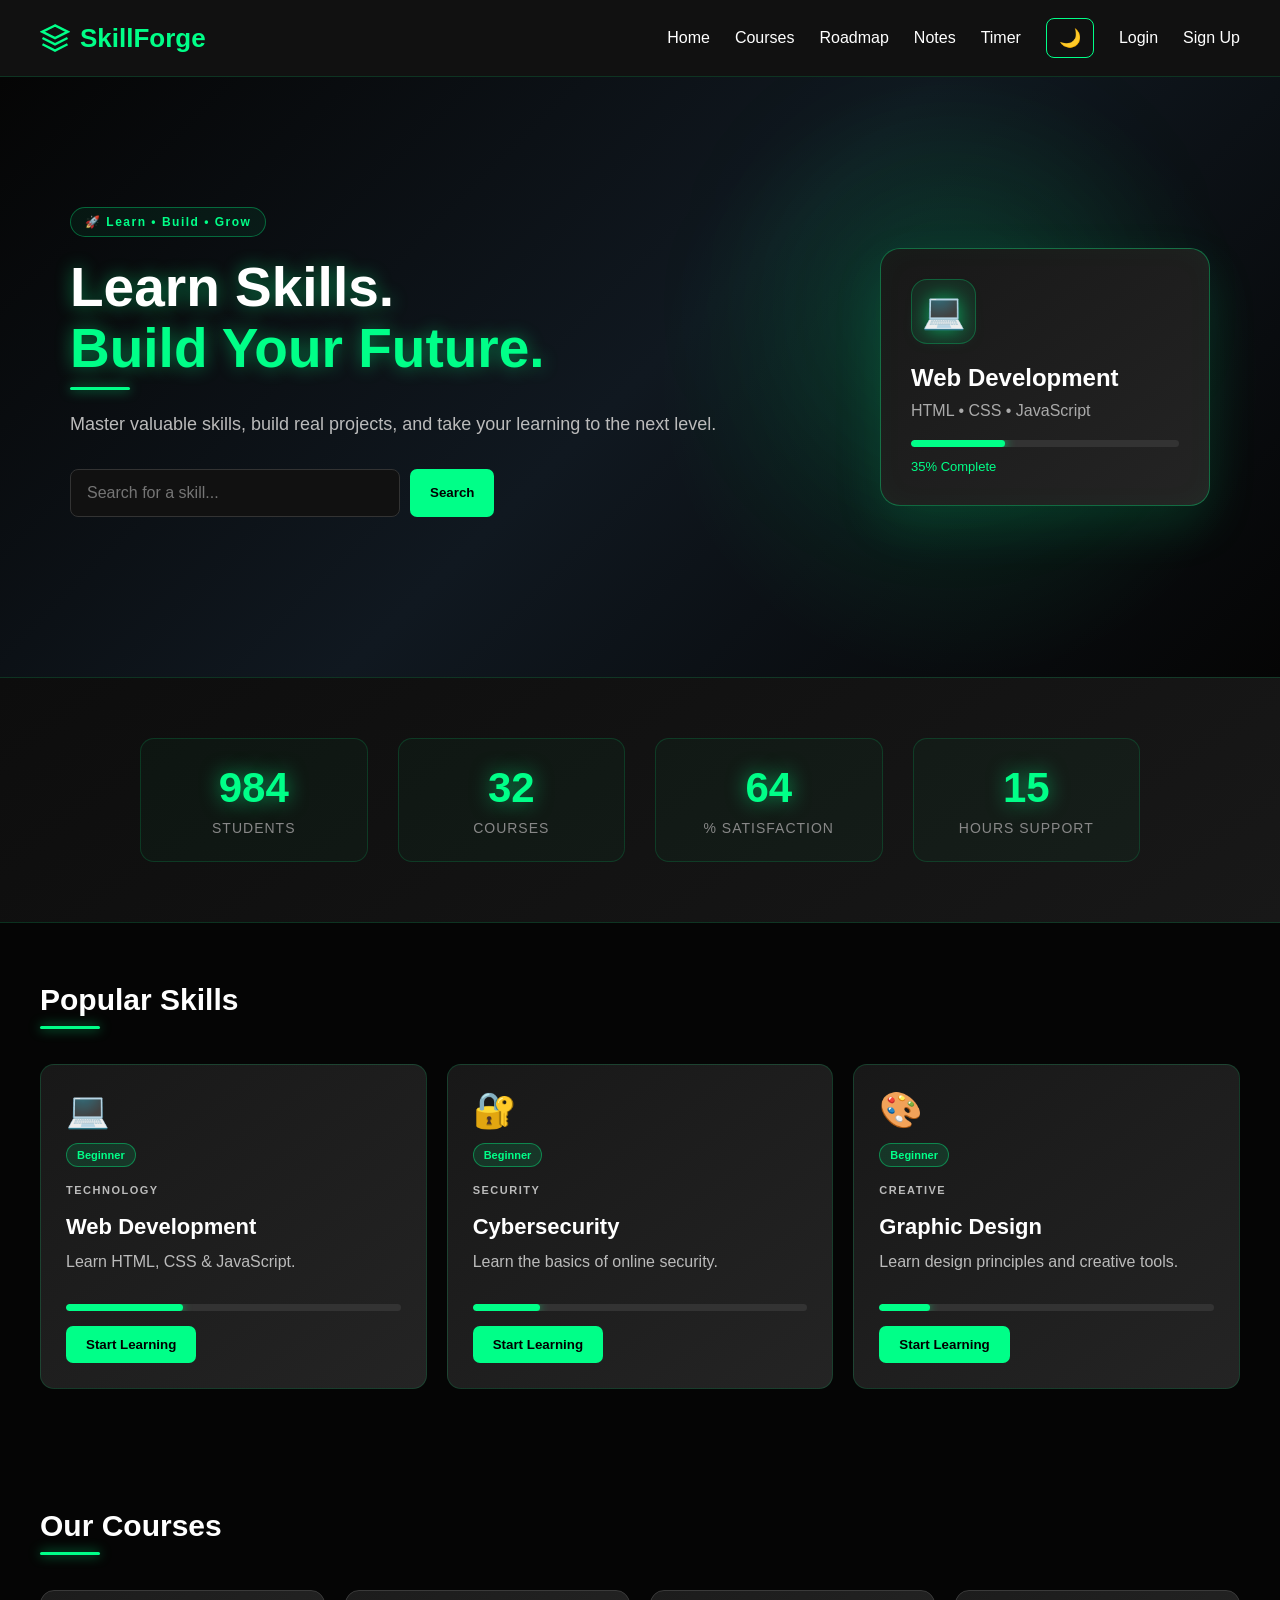
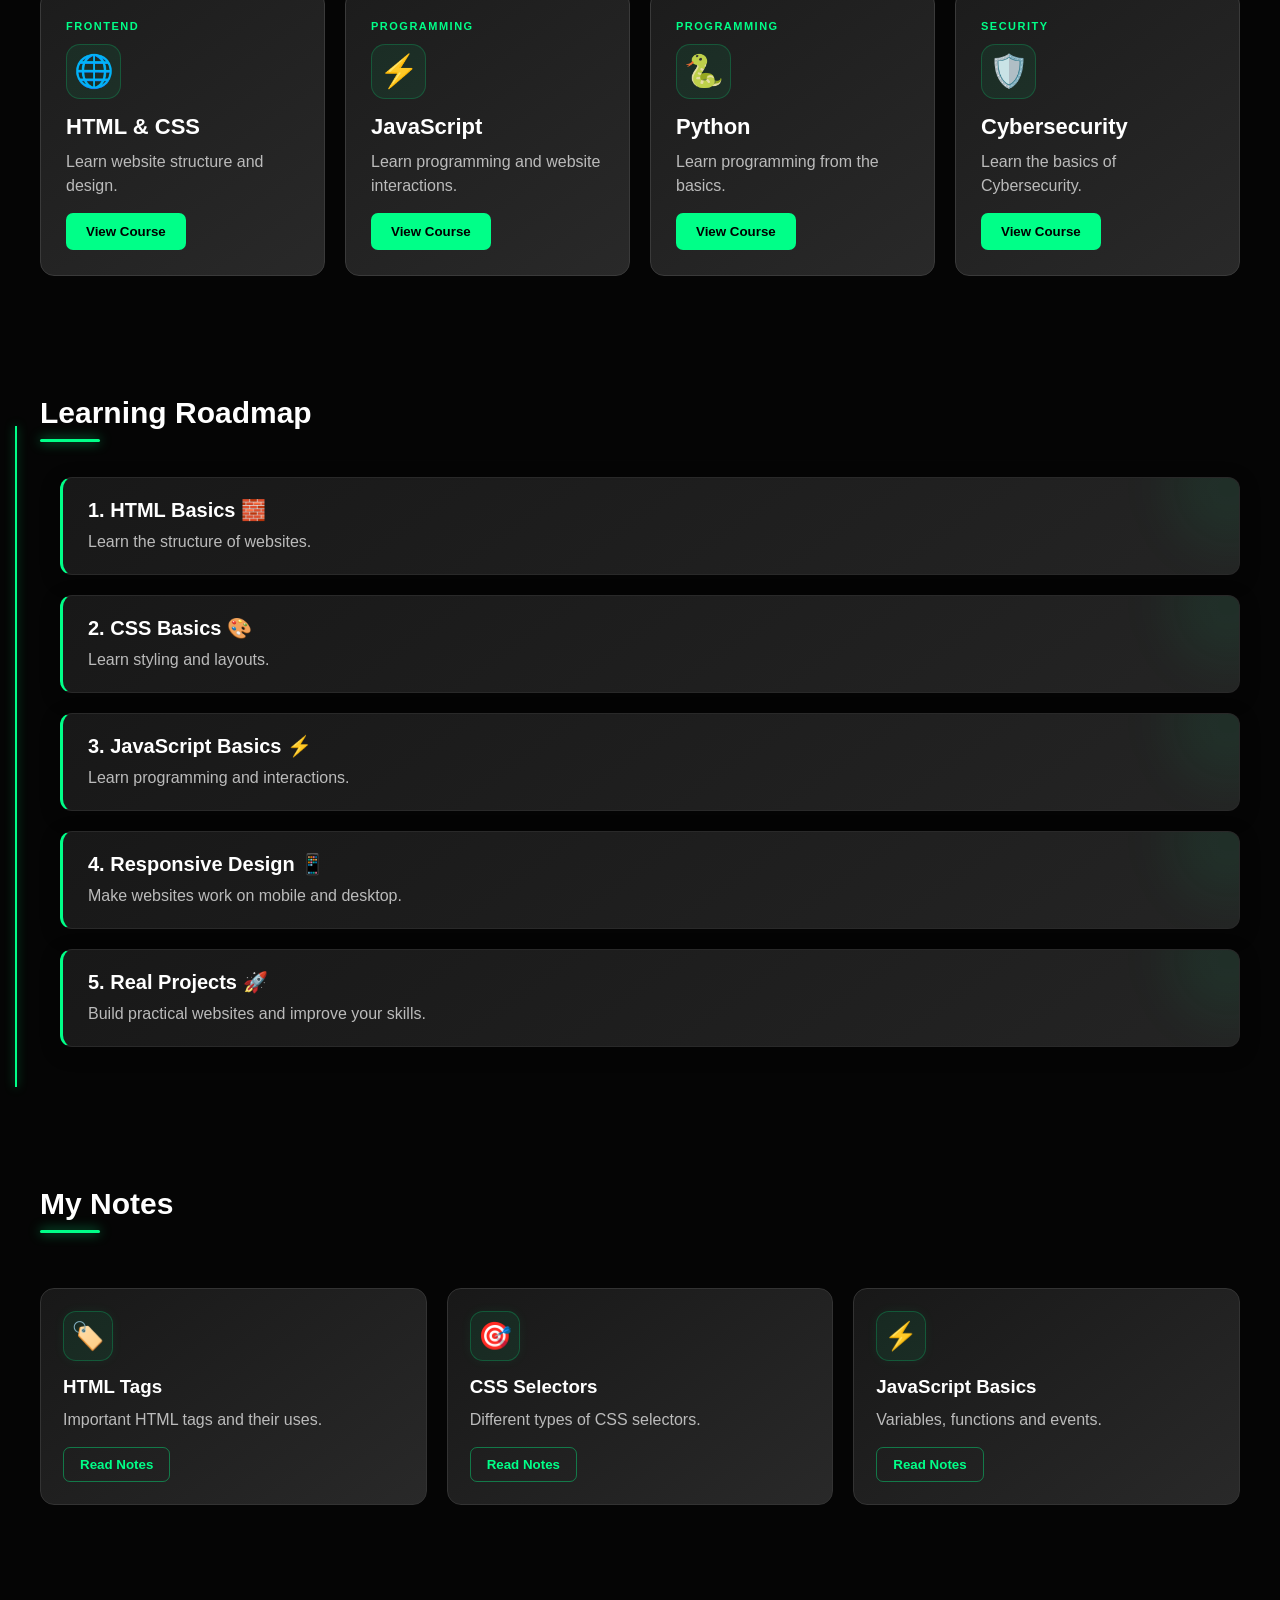
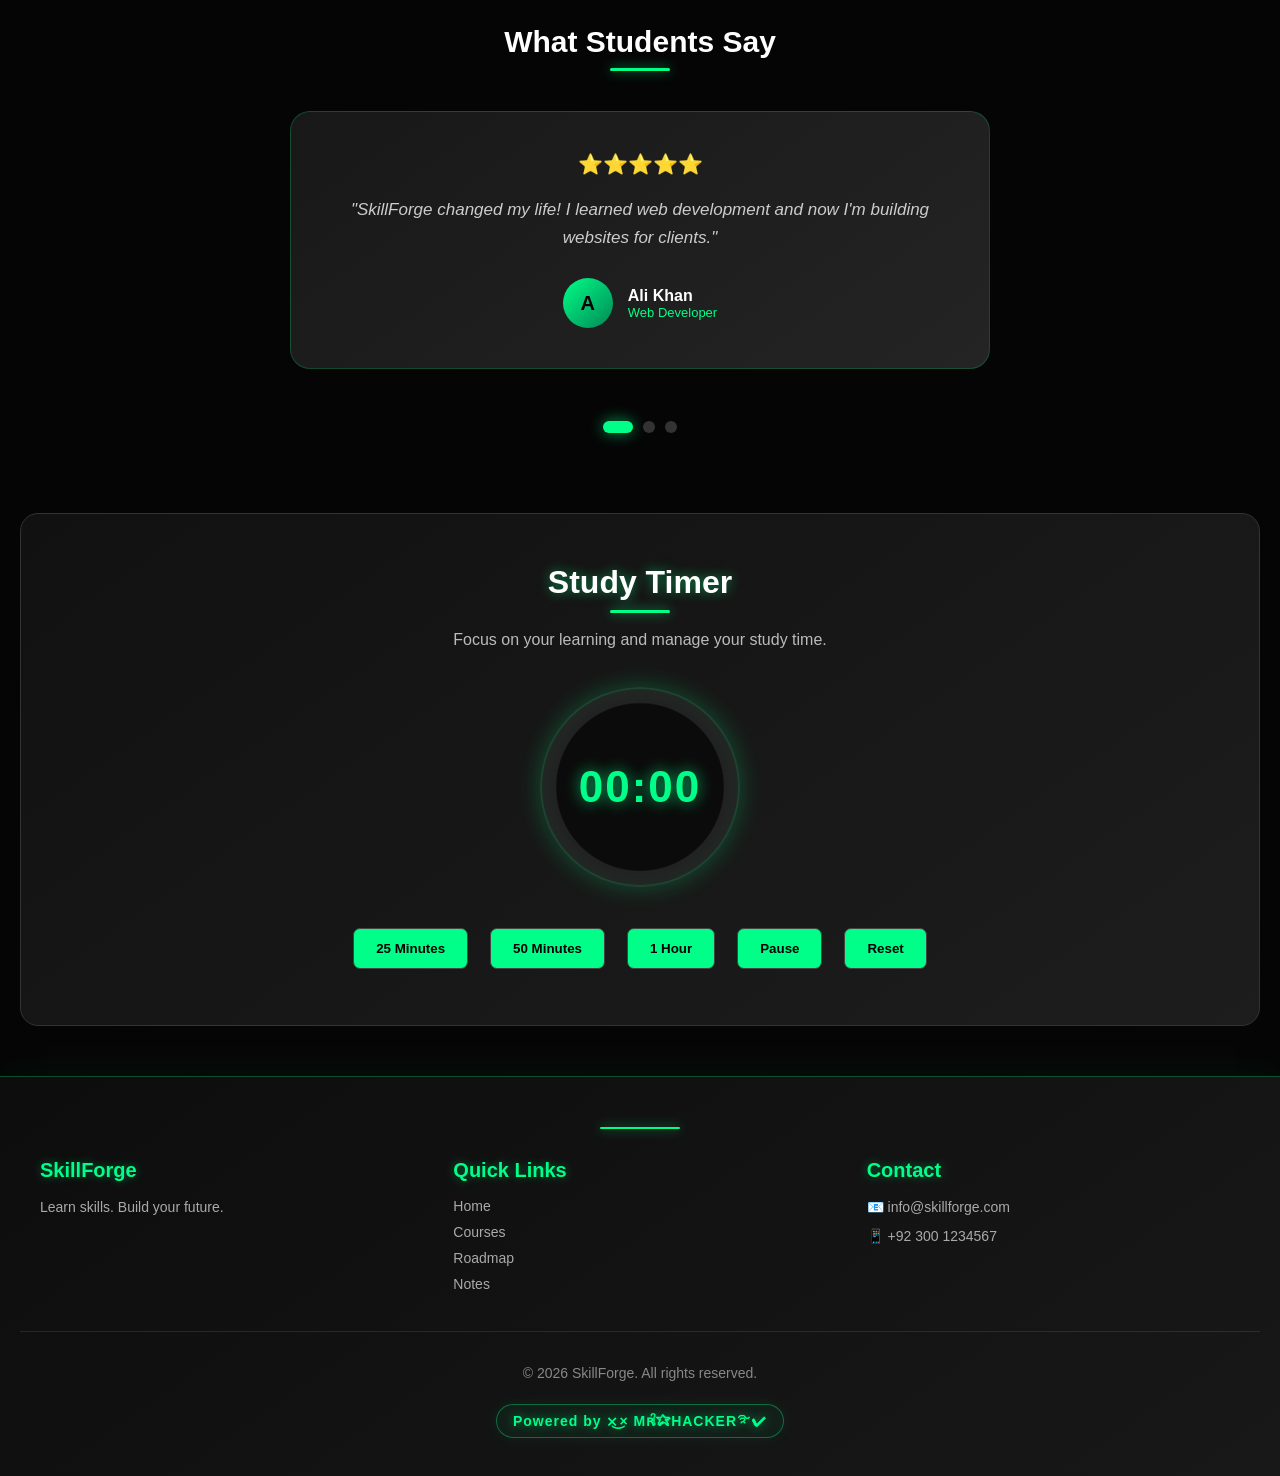
==== commit fd6133f4: "Add files via upload" ====
--- a/index.html
+++ b/index.html
@@ -31,7 +31,8 @@
             <a href="#notes">Notes</a>
             <a href="#timer">Timer</a>
             <button id="themeToggle" title="Toggle Theme">🌙</button>
-            <button id="loginBtn">Login</button>
+            <a href="login.html" class="btn-login">Login</a>
+            <a href="signup.html" class="btn-signup">Sign Up</a>
         </div>
     </nav>
 
@@ -362,61 +363,8 @@
         </div>
     </div>
 
-    <!-- ===== LOGIN MODAL ===== -->
-    <div class="modal" id="loginModal">
-        <div class="modal-content login-content">
-            <span class="close-modal" onclick="closeLogin()">&times;</span>
-            
-            <div class="login-tabs">
-                <button class="login-tab active" onclick="switchTab('login')">Login</button>
-                <button class="login-tab" onclick="switchTab('signup')">Sign Up</button>
-            </div>
-
-            <!-- LOGIN FORM -->
-            <form id="loginForm" class="login-form">
-                <h2>Welcome Back 👋</h2>
-                <p class="login-sub">Login to continue learning</p>
-                
-                <div class="input-group">
-                    <label>Email</label>
-                    <input type="email" id="loginEmail" placeholder="your@email.com" required>
-                </div>
-                
-                <div class="input-group">
-                    <label>Password</label>
-                    <input type="password" id="loginPassword" placeholder="••••••••" required>
-                </div>
-                
-                <button type="submit" class="login-btn">Login</button>
-                <p id="loginMessage" class="login-message"></p>
-            </form>
-
-            <!-- SIGNUP FORM -->
-            <form id="signupForm" class="login-form" style="display: none;">
-                <h2>Create Account 🚀</h2>
-                <p class="login-sub">Start your learning journey</p>
-                
-                <div class="input-group">
-                    <label>Full Name</label>
-                    <input type="text" id="signupName" placeholder="Your Name" required>
-                </div>
-                
-                <div class="input-group">
-                    <label>Email</label>
-                    <input type="email" id="signupEmail" placeholder="your@email.com" required>
-                </div>
-                
-                <div class="input-group">
-                    <label>Password</label>
-                    <input type="password" id="signupPassword" placeholder="Minimum 6 characters" required>
-                </div>
-                
-                <button type="submit" class="login-btn">Sign Up</button>
-                <p id="signupMessage" class="login-message"></p>
-            </form>
-        </div>
-    </div>
-
+    <script src="courses-data.js"></script>
+    <script src="auth.js"></script>
     <script src="script.js"></script>
 </body>
-</html>
+</html>
